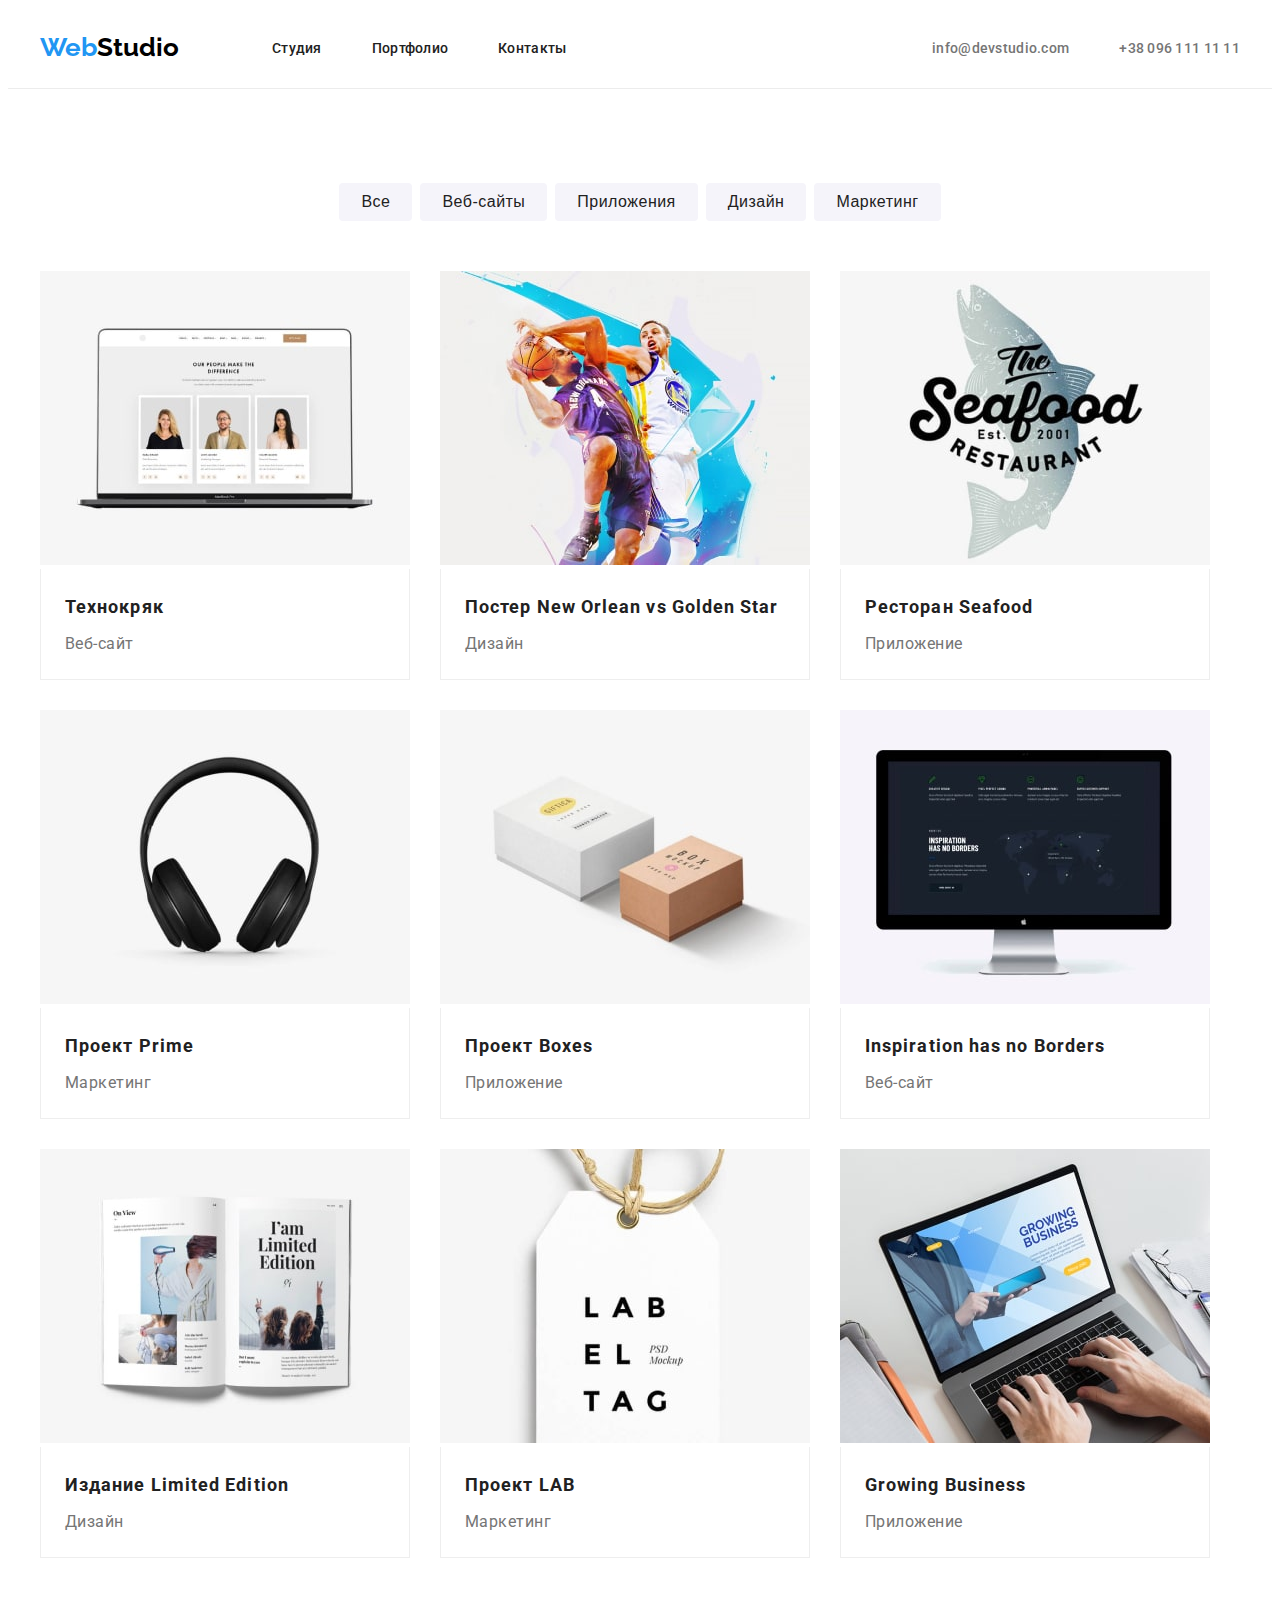
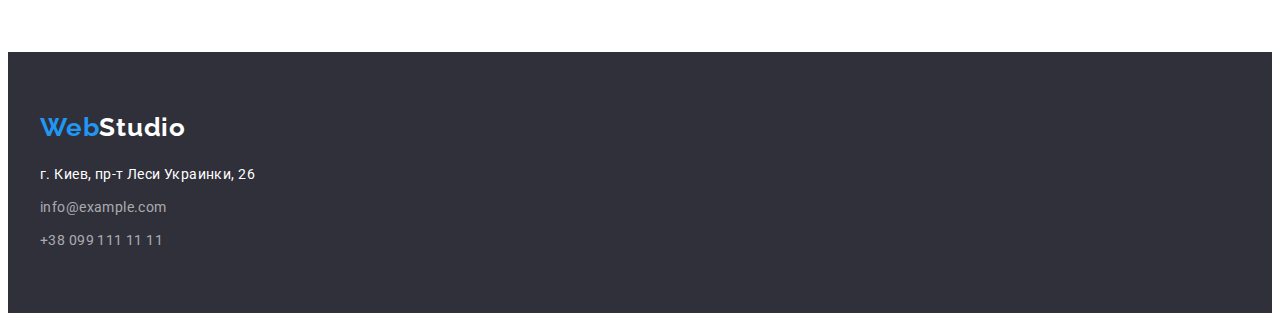
==== portfolio.html @ 888d42be "Add files via upload" ====
<!DOCTYPE html>
<html lang="ru">
<head>
    <meta charset="UTF-8">
    <meta http-equiv="X-UA-Compatible" content="IE=edge">
    <meta name="viewport" content="width=device-width, initial-scale=1.0">
    <title>Document</title>
    <link rel="preconnect" href="https://fonts.googleapis.com">
    <link rel="preconnect" href="https://fonts.gstatic.com" crossorigin>
    <link href="https://fonts.googleapis.com/css2?family=Raleway:wght@700&family=Roboto:wght@400;500;700;900&display=swap" rel="stylesheet">    
    <link rel="stylesheet" href="https://cdnjs.cloudflare.com/ajax/libs/modern-normalize/1.1.0/modern-normalize.min.css" integrity="sha512-wpPYUAdjBVSE4KJnH1VR1HeZfpl1ub8YT/NKx4PuQ5NmX2tKuGu6U/JRp5y+Y8XG2tV+wKQpNHVUX03MfMFn9Q==" crossorigin="anonymous" referrerpolicy="no-referrer" />
    <link rel="stylesheet" href="./css/styles.css">
</head>
<body>
    <header class="header">
        <div class="container">
        <a href="" class="header-logo-first link">Web<span class="header-logo-sec">Studio</span></a>
        <nav>
            <ul class="header-site-list list">
                <li class="header-site-item"><a href="./index.html" class="header-site-link link">Студия</a></li>
                <li class="header-site-item"><a href="./portfolio.html" class="header-site-link link">Портфолио</a></li>
                <li class="header-site-item"><a href="" class="header-site-link link">Контакты</a></li>
            </ul>
        </nav>
        <ul class="header-contact-list list">
            <li class="header-contact-item"><a href="mailto:info@devstudio.com" class="header-contact-link link">info@devstudio.com</a></li>
            <li class="header-contact-item"><a href="tel:+380961111111" class="header-contact-link link">+38 096 111 11 11</a></li>
        </ul>
        </div>
    </header>
    <main class="pmain">
        <section class="section">
        <div class="container">
        <h1 class="pmain-title" hidden>Портфолио</h1>
        <ul class="labor-list list">
            <li class="labor-item"><button type="button" class="labor-click">Все</button></li>
            <li class="labor-item"><button type="button" class="labor-click">Веб-сайты</button></li>
            <li class="labor-item"><button type="button" class="labor-click">Приложения</button></li>
            <li class="labor-item"><button type="button" class="labor-click">Дизайн</button></li>
            <li class="labor-item"><button type="button" class="labor-click">Маркетинг</button></li>
        </ul>
        <ul class="all-labors list">
            <li class="all-item">
                <img src="./images/port-img-1.jpg" alt="portfolio photo" width="370" height="294">
                <div class="all-content">
                    <h3 class="all-name">Технокряк</h3>
                    <p class="all-kind">Веб-сайт</p>
                </div>
            </li>
            <li class="all-item">
                <img src="./images/port-img-2.jpg" alt="portfolio photo" width="370" height="294">
                <div class="all-content">
                    <h3 class="all-name">Постер New Orlean vs Golden Star</h3>
                    <p class="all-kind">Дизайн</p>
                </div>
            </li>
            <li class="all-item">
                <img src="./images/port-img-3.jpg" alt="portfolio photo" width="370" height="294">
                <div class="all-content">
                    <h3 class="all-name">Ресторан Seafood</h3>
                    <p class="all-kind">Приложение</p>
                </div>
            </li>
            <li class="all-item">
                <img src="./images/port-img-4.jpg" alt="portfolio photo" width="370" height="294">
                <div class="all-content">
                    <h3 class="all-name">Проект Prime</h3>
                    <p class="all-kind">Маркетинг</p>
                </div>
            </li>
            <li class="all-item">
                <img src="./images/port-img-5.jpg" alt="portfolio photo" width="370" height="294">
                <div class="all-content">
                    <h3 class="all-name">Проект Boxes</h3>
                    <p class="all-kind">Приложение</p>
                </div>
            </li>
            <li class="all-item">
                <img src="./images/port-img-6.jpg" alt="portfolio photo" width="370" height="294">
                <div class="all-content">
                    <h3 class="all-name">Inspiration has no Borders</h3>
                    <p class="all-kind">Веб-сайт</p>
                </div>
            </li>
            <li class="all-item">
                <img src="./images/port-img-7.jpg" alt="portfolio photo" width="370" height="294">
                <div class="all-content">
                    <h3 class="all-name">Издание Limited Edition</h3>
                    <p class="all-kind">Дизайн</p>
                </div>
            </li>
            <li class="all-item">
                <img src="./images/port-img-8.jpg" alt="portfolio photo" width="370" height="294">
                <div class="all-content">
                    <h3 class="all-name">Проект LAB</h3>
                    <p class="all-kind">Маркетинг</p>
                </div>
            </li>
            <li class="all-item">
                <img src="./images/port-img-9.jpg" alt="portfolio photo" width="370" height="294">
                <div class="all-content">
                    <h3 class="all-name">Growing Business</h3>
                    <p class="all-kind">Приложение</p>
                </div>
            </li>
        </ul>
        </div>
        </section>
    </main>
    <footer class="footer">
    <div class="container">
        <a href="" class="footer-logo-first link">Web<span class="footer-logo-sec link">Studio</span></a>
        <address class="footer-contact">
            <ul class="footer-contact-list list">
                <li class="footer-contact-item"><a href="https://maps.app.goo.gl/anKPkM4rWThqQy199" class="footer-adr-link link"> г. Киев, пр-т Леси Украинки, 26</a></li>
                <li class="footer-contact-item"><a href="mailto:info@example.com" class="footer-contact-link link">info@example.com</a></li>
                <li class="footer-contact-item"><a href="tel:+380991111111" class="footer-contact-link link">+38 099 111 11 11</a> </li>
            </ul>
        </address>
    </div>
    </footer>
</body>
</html>
---- css/styles.css ----
:root {
    --first-title-color: #FFFFFF;
    --second-title-color: black;
}

body {
    font-family: 'Roboto', sans-serif;
}

p, h1, h2, h3 {
     margin: 0;

}

ul {
    margin: 0;
    padding-left: 0;
}

.list {
    list-style: none;
}

.link {
    text-decoration: none;
}

.img {
    display: block;
    max-width: 100%;
    height: auto;
}

.container {
    max-width: 1200px;
    margin-left: auto;
    margin-right: auto;
    padding-left: 15px;
    padding-right: 15px;
}

.section {
    padding-top: 94px;
    padding-bottom: 94px;
}


.header > .container {
    display: flex;
    align-items: center; 
}

.header {
    padding-top: 24px;
    padding-bottom: 25px;
    border-bottom: 1px solid #ECECEC;
}

.head-navigation {
    display: flex;
    align-items: center;
}

.header-logo-first {
    display: inline-block;
    align-items: center;
    margin-right: 93px;

    font-family: 'Raleway', sans-serif;
    font-style: normal;
    font-weight: 700;
    font-size: 26px;
    line-height: 31px;
    color: #2196F3;

}

.header-logo-sec {
    color: black;  
}

.header-site-list, .header-contact-list {
    display: flex;
    
    gap: 50px;
}


.header-contact-list {
    margin-left: auto;
}

.header-site-link, .header-contact-link   {
    font-size: 14px;
    font-weight: 500;
    line-height: 1.14;
    letter-spacing: 0.02em;
    color: #212121;
}

.header-contact-link {
    color: #757575;
}

.header-site-link:hover, .header-site-link:focus {
    color: #2196F3;
}

.header-contact-link:hover, .header-contact-link:focus {
    color: #2196F3;
    } 


.main > .container {
    display: flex;
}

.banner {
    background-color: #2F303A;
    padding-top: 200px;
    padding-bottom: 200px;
}

.bancontent {
    align-items: center;
}

.banner-title {
    max-width: 696px;
    font-size: 44px;
    line-height: 1.36;
    text-align: center;
    letter-spacing: 0.06em;
    text-transform: uppercase;
    color: var(--first-title-color);

    margin-bottom: 30px;
    margin-left: auto;
    margin-right: auto;
    justify-content: center;
}

.banner-click {
    padding: 10px 32px;
    margin-left: auto;
    margin-right: auto;

    display: flex;
    align-items: center;
    justify-content: center;
    text-align: center;

    font-family: inherit;
    font-weight: 700;
    font-size: 16px;
    line-height: 2.5;
    color: #FFFFFF;
    cursor: pointer;
    background-color: #2196F3;   
    min-width: 200px;
    height: 50px;
    border-radius: 4px;
    border: none;
}

.benefits-list {
    display: flex;
}

.benefits-item:not(:last-child), .work-item:not(:last-child), .workers-item:not(:last-child) {
    margin-right: 30px;
}

.benefits-title {
    font-weight: 700;
    font-size: 14px;
    line-height: 1.14;
    letter-spacing: 0.03em;
    text-transform: uppercase;
    color: #212121;

    margin-bottom: 10px;
}
.benefits-description {
    font-weight: 400;
    font-size: 14px;
    line-height: 1.71;
    letter-spacing: 0.03em;
    color: #757575;
    }


.work {
    padding-top: 0;
}

.work-list {
    display: flex;
    align-items: center;

    margin: 0;
   
}

.work-title {
    font-size: 36px;
    line-height: 1.16;
    text-align: center;
    letter-spacing: 0.03em;
    color: var(--second-title-color);

    margin-bottom: 50px;
    margin-left: auto;
    margin-right: auto;
    justify-content: center;
    }

.workers-list{
    display: flex;
            
}

.workers {
    background-color: #F5F4FA;
}

.workers-item {
    background: #FFFFFF;
    box-shadow: 0px 1px 3px rgba(0, 0, 0, 0.12), 0px 1px 1px rgba(0, 0, 0, 0.14), 0px 2px 1px rgba(0, 0, 0, 0.2);
    border-radius: 0px 0px 4px 4px;
}

.workers-title {
    font-weight: 700;
    font-size: 36px;
    line-height: 1.16;
    text-align: center;
    letter-spacing: 0.03em;
    color: var(--second-title-color);

    margin-bottom: 50px;
}

.worker-name {
    font-size: 16px;
    line-height: 1.18;
    text-align: center;
    letter-spacing: 0.03em;
    color: #212121;

    padding-top: 30px;
    margin-bottom: 10px;
}

.worker-position {
    font-size: 16px;
    line-height: 1.18;
    text-align: center;
    letter-spacing: 0.03em;
    color: #757575;
    padding-bottom: 30px; 
}

.labor-list {
    display: flex;
    align-items: center;
    justify-content: center;

    margin-bottom: 50px;
    gap: 8px;
    margin-left: auto;
    margin-right: auto;
}

.labor-click {
    display: flex;
    justify-content: center;
    align-items: center;
    flex-shrink: 1;
    margin-left: auto;
    margin-right: auto;
    padding: 6px 22px;

    font-size: 16px;
    font-weight: 500;
    line-height: 1.62;
    text-align: center;
    letter-spacing: 0.03em;
    cursor: pointer;
    color: #212121;
    background-color: #F5F4FA;

    border: none;
    border-radius: 4px;
}

.labor-click:hover, .labor-click:focus {
    background-color: #2196F3;
    color: #FFFFFF;
}


.all-labors {
    display: flex;
    flex-wrap: wrap;


    gap: 30px;
}

.all-item {
    width: 370px;

}

.all-content {
    padding: 20px 24px;

    border-right: 1px solid #EEEEEE;
    border-bottom: 1px solid #EEEEEE;
    border-left: 1px solid #EEEEEE;
}

.all-name {
    font-size: 18px;
    line-height: 2;
    letter-spacing: 0.06em;
    color: #212121;


    margin-bottom: 4px;
}

.all-kind {
    font-size: 16px;
    line-height: 1.88;
    letter-spacing: 0.03em;
    color: #757575;

}

.footer {
    background-color: #2F303A;
    padding-top: 60px;
    padding-bottom: 60px;
}


.footer-logo-first, .footer-logo-sec {
    display: inline-block;
    font-family: 'Raleway', sans-serif;
    font-weight: 700;
    font-size: 26px;
    line-height: 1.19;
    letter-spacing: 0.03em;
    color: #FFFFFF;

    
}

.footer-logo-first {
    color: #2196F3;
    
    margin-bottom: 20px;
}


 
.footer-contact-link, .footer-adr-link  {
    font-style: normal;
    font-size: 14px;
    line-height: 1.71;
    letter-spacing: 0.03em;
    color: rgba(255, 255, 255, 0.6);

}

.footer-contact-item:not(:last-child) {
    margin-bottom: 9px;
}

.footer-adr-link {
    color: #FFFFFF;
}

.footer-contact-link:hover, .footer-contact-link:focus {
    color: #2196F3;
}

.footer-adr-link:hover, .footer-adr-link:focus {
    color: #2196F3;
}
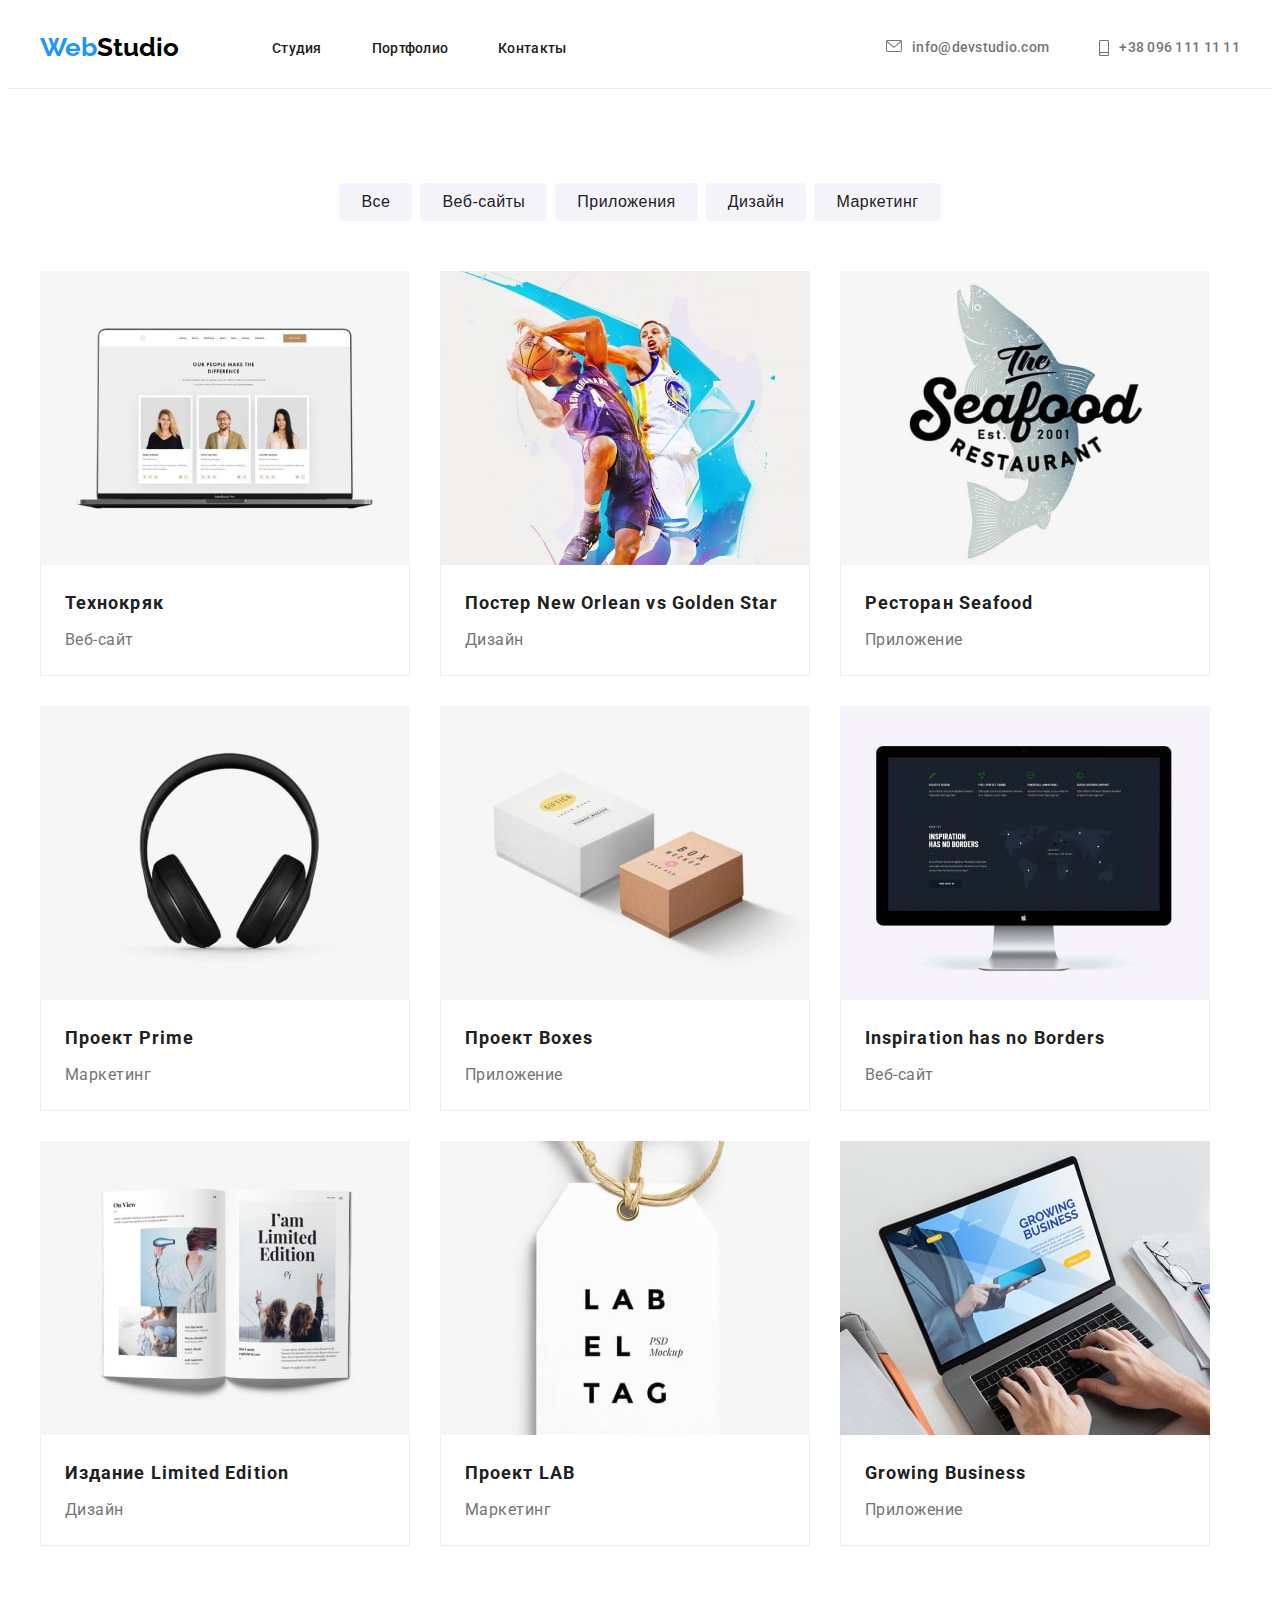
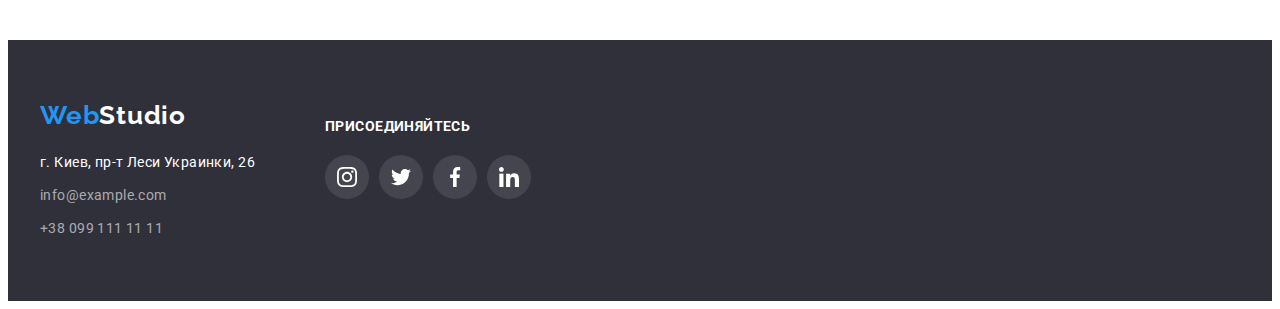
==== commit 1554b4fa: "coding" ====
--- a/portfolio.html
+++ b/portfolio.html
@@ -15,7 +15,7 @@
     <header class="header">
         <div class="container">
         <a href="" class="header-logo-first link">Web<span class="header-logo-sec">Studio</span></a>
-        <nav>
+        <nav class="head-navigation">
             <ul class="header-site-list list">
                 <li class="header-site-item"><a href="./index.html" class="header-site-link link">Студия</a></li>
                 <li class="header-site-item"><a href="./portfolio.html" class="header-site-link link">Портфолио</a></li>
@@ -23,8 +23,16 @@
             </ul>
         </nav>
         <ul class="header-contact-list list">
-            <li class="header-contact-item"><a href="mailto:info@devstudio.com" class="header-contact-link link">info@devstudio.com</a></li>
-            <li class="header-contact-item"><a href="tel:+380961111111" class="header-contact-link link">+38 096 111 11 11</a></li>
+            <li class="header-contact-item"><a href="mailto:info@devstudio.com" class="header-contact-link link">
+                <svg class="contact-icons" width="16" height="12">
+                    <use href="/images/symbol-defs.svg#icon-envelope-hover"></use>
+                </svg>
+                info@devstudio.com</a></li>
+            <li class="header-contact-item"><a href="tel:+380961111111" class="header-contact-link link">
+                <svg class="contact-icons" width="10" height="16">
+                    <use href="./images/symbol-defs.svg#icon-smartphone"></use>
+                </svg> 
+                +38 096 111 11 11</a></li>
         </ul>
         </div>
     </header>
@@ -109,14 +117,49 @@
     </main>
     <footer class="footer">
     <div class="container">
-        <a href="" class="footer-logo-first link">Web<span class="footer-logo-sec link">Studio</span></a>
-        <address class="footer-contact">
-            <ul class="footer-contact-list list">
-                <li class="footer-contact-item"><a href="https://maps.app.goo.gl/anKPkM4rWThqQy199" class="footer-adr-link link"> г. Киев, пр-т Леси Украинки, 26</a></li>
-                <li class="footer-contact-item"><a href="mailto:info@example.com" class="footer-contact-link link">info@example.com</a></li>
-                <li class="footer-contact-item"><a href="tel:+380991111111" class="footer-contact-link link">+38 099 111 11 11</a> </li>
+        <div>
+            <a href="" class="footer-logo-first link">Web<span class="footer-logo-sec link">Studio</span></a>
+            <address class="footer-contact">
+                <ul class="footer-contact-list list">
+                    <li class="footer-contact-item"><a href="https://maps.app.goo.gl/anKPkM4rWThqQy199" class="footer-adr-link link"> г. Киев, пр-т Леси Украинки, 26</a></li>
+                    <li class="footer-contact-item"><a href="mailto:info@example.com" class="footer-contact-link link">info@example.com</a></li>
+                    <li class="footer-contact-item"><a href="tel:+380991111111" class="footer-contact-link link">+38 099 111 11 11</a> </li>
+                </ul>
+            </address>
+        </div>
+        <div> 
+            <h4 class="foot-soc-title">присоединяйтесь</h4>  
+            <ul class="footer-social-list list">
+                <li class="foot-soc-item">
+                    <a href="" class="foot-soc-link link">
+                        <svg class="foot-soc-icon" width="20" height="20">
+                            <use href="./images/symbol-defs.svg#icon-instagram"></use>
+                        </svg>
+                    </a>
+                </li>
+                <li class="foot-soc-item">
+                    <a href="" class="foot-soc-link link">
+                        <svg class="foot-soc-icon" width="20" height="20">
+                            <use href="./images/symbol-defs.svg#icon-twitter"></use>
+                        </svg>
+                    </a>
+                </li>
+                <li class="foot-soc-item">
+                    <a href="" class="foot-soc-link link">
+                        <svg class="foot-soc-icon" width="20" height="20">
+                            <use href="./images/symbol-defs.svg#icon-facebook"></use>
+                        </svg>
+                    </a>
+                </li>
+                <li class="foot-soc-item">
+                    <a href="" class="foot-soc-link link">
+                        <svg class="foot-soc-icon" width="20" height="20">
+                            <use href="./images/symbol-defs.svg#icon-linkedin"></use>
+                        </svg>
+                    </a>
+                </li>
             </ul>
-        </address>
+         </div>
     </div>
     </footer>
 </body>
--- a/css/styles.css
+++ b/css/styles.css
@@ -25,7 +25,7 @@
     text-decoration: none;
 }
 
-.img {
+img {
     display: block;
     max-width: 100%;
     height: auto;
@@ -98,9 +98,16 @@
     color: #212121;
 }
 
+
 .header-contact-link {
-    color: #757575;
-}
+    display: flex;
+
+    gap: 10px;
+
+    color: #757575;  
+}
+
+
 
 .header-site-link:hover, .header-site-link:focus {
     color: #2196F3;
@@ -110,19 +117,26 @@
     color: #2196F3;
     } 
 
+.contact-icons {
+    fill: currentColor;
+}
 
 .main > .container {
     display: flex;
 }
 
 .banner {
-    background-color: #2F303A;
+    /* background-color: #2F303A; */
     padding-top: 200px;
     padding-bottom: 200px;
+
+    background-image: linear-gradient(rgba(47, 48, 58, 0.4), rgba(47, 48, 58, 0.4)), url(../images/banner.jpg);
 }
 
 .bancontent {
     align-items: center;
+
+    
 }
 
 .banner-title {
@@ -171,6 +185,20 @@
     margin-right: 30px;
 }
 
+.benef-icon-container {
+    width: 270px;
+    height: 120px;
+    background: #F5F4FA;
+    border-radius: 4px;
+    margin-bottom: 30px;
+    display: flex;
+    align-items: center;
+    justify-content: center;
+
+}
+
+
+
 .benefits-title {
     font-weight: 700;
     font-size: 14px;
@@ -190,6 +218,7 @@
     }
 
 
+
 .work {
     padding-top: 0;
 }
@@ -225,9 +254,39 @@
 }
 
 .workers-item {
+    padding-bottom: 30px;
     background: #FFFFFF;
     box-shadow: 0px 1px 3px rgba(0, 0, 0, 0.12), 0px 1px 1px rgba(0, 0, 0, 0.14), 0px 2px 1px rgba(0, 0, 0, 0.2);
     border-radius: 0px 0px 4px 4px;
+}
+
+.workers-soc {
+    display: flex;
+    align-items: center;
+    justify-content: center;
+    gap: 10px;
+}
+
+.workers-soc-link {
+    width: 44px;
+    height: 44px;
+    border-radius: 50%;
+    
+    display: flex;
+    align-items: center;
+    justify-content: center;
+}
+
+.workers-soc-icon {
+    fill: #AFB1B8;
+}
+
+.workers-soc-link:hover {
+    background-color: #2196F3;
+}
+
+.workers-soc-link:hover .workers-soc-icon{
+    fill: #FFFFFF;
 }
 
 .workers-title {
@@ -258,8 +317,64 @@
     text-align: center;
     letter-spacing: 0.03em;
     color: #757575;
-    padding-bottom: 30px; 
-}
+    padding-bottom: 16px;
+    
+}
+
+.clients {
+    padding-top: 90px;
+    padding-bottom: 90px;
+   
+}
+
+.clients-list {
+    display: flex;
+
+    gap: 30px;
+    margin-left: auto;
+    margin-right: auto;
+}
+
+
+.client-link {
+    display: flex;
+    align-items: center;
+    justify-content: center;
+    
+    width: 170px;
+    height: 92px;
+    border: 1px solid #AFB1B8;
+    border-radius: 4px;
+}
+
+.client-icon {
+    
+    fill: #AFB1B8;
+}
+
+.client-link:hover {
+    border: 1px solid #2196F3;
+}
+
+.client-link:hover .client-icon{
+    fill: #2196F3;
+    
+}
+
+.clients-title {
+    font-weight: 700;
+    font-size: 36px;
+    line-height: 1.16;
+    text-align: center;
+    letter-spacing: 0.03em;
+    color: var(--second-title-color);
+
+    margin-bottom: 50px;
+}
+
+
+
+
 
 .labor-list {
     display: flex;
@@ -311,6 +426,13 @@
 .all-item {
     width: 370px;
 
+}
+
+.all-item:hover, .all-item:focus{
+    border: 1px solid #EEEEEE;
+    cursor: pointer;
+    box-shadow: unset;
+    box-shadow: 0px 1px 1px rgba(0, 0, 0, 0.12), 0px 4px 4px rgba(0, 0, 0, 0.06), 1px 4px 6px rgba(0, 0, 0, 0.16);
 }
 
 .all-content {
@@ -343,6 +465,12 @@
     background-color: #2F303A;
     padding-top: 60px;
     padding-bottom: 60px;
+}
+
+.footer > .container {
+    display: flex;
+
+    gap: 70px;
 }
 
 
@@ -391,4 +519,45 @@
     color: #2196F3;
 }
 
-
+.foot-soc-title{
+    font-size: 14px;
+    line-height: 1.14;
+    letter-spacing: 0.03em;
+    text-transform: uppercase;
+
+    color: #FFFFFF;
+    margin-bottom: 20px;
+}
+
+.footer-social-list {
+    display: flex;
+    align-items: center;
+    gap: 10px;
+}
+
+.foot-soc-item {
+    border-radius: 50%;
+    background: rgba(255, 255, 255, 0.1);
+}
+
+.foot-soc-link {
+    width: 44px;
+    height: 44px;
+    border-radius: 50%;
+    
+    display: flex;
+    align-items: center;
+    justify-content: center;
+}
+
+.foot-soc-icon {
+    fill: #FFFFFF;
+}
+
+.foot-soc-link:hover {
+    background-color: #2196F3;
+}
+
+.foot-soc-link:hover .foot-soc-icon{
+    fill: #FFFFFF;
+}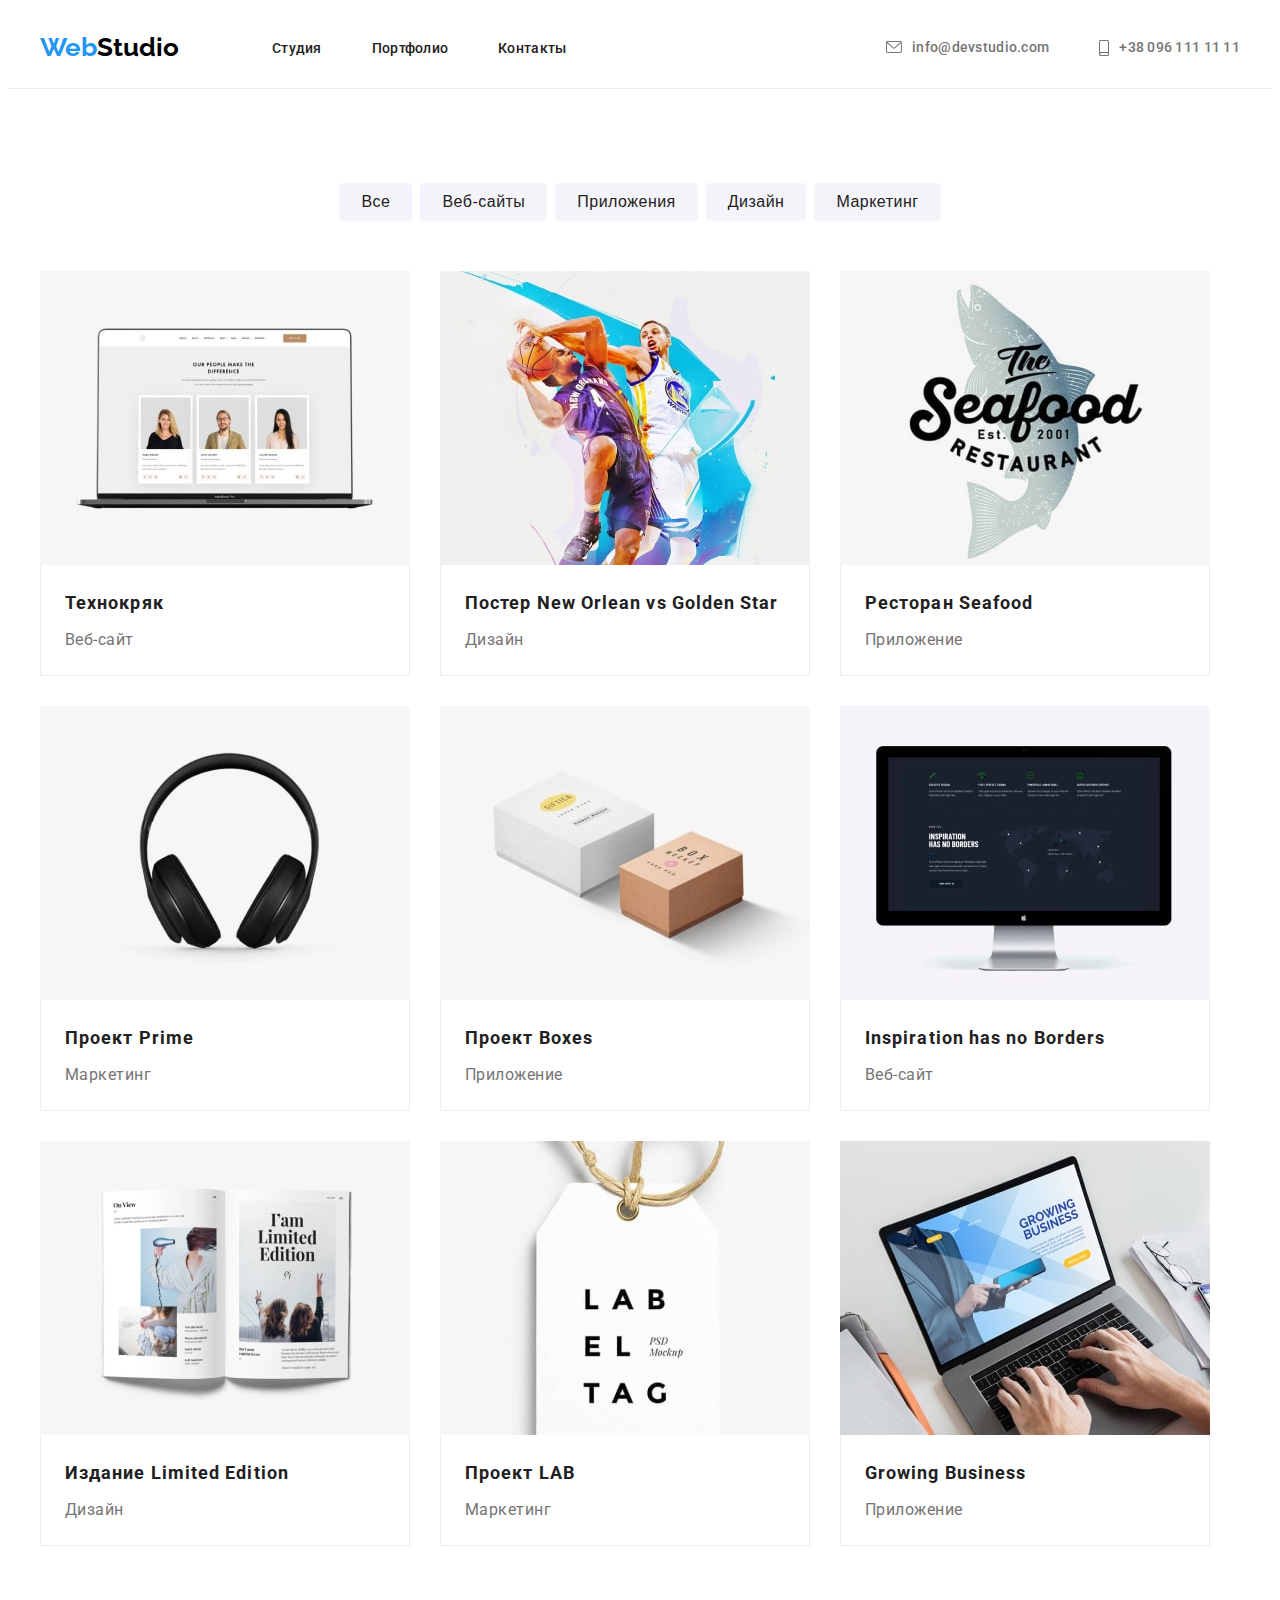
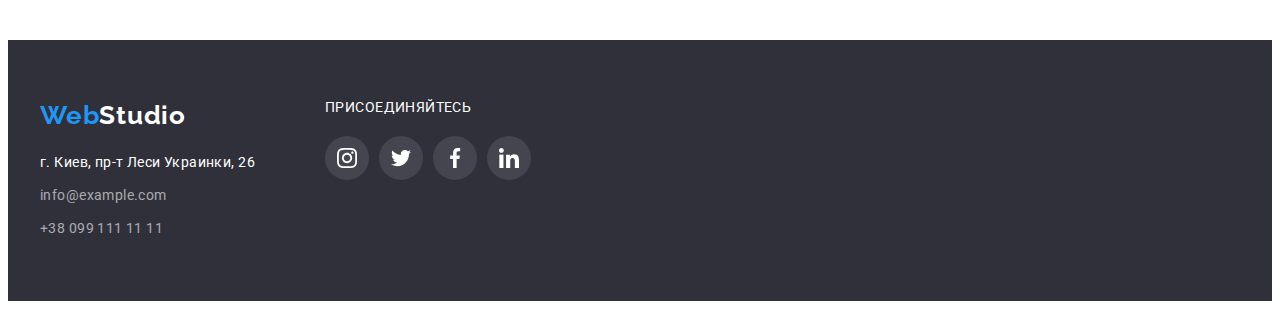
==== commit ab177280: "coding" ====
--- a/portfolio.html
+++ b/portfolio.html
@@ -25,7 +25,7 @@
         <ul class="header-contact-list list">
             <li class="header-contact-item"><a href="mailto:info@devstudio.com" class="header-contact-link link">
                 <svg class="contact-icons" width="16" height="12">
-                    <use href="/images/symbol-defs.svg#icon-envelope-hover"></use>
+                    <use href="./images/symbol-defs.svg#icon-envelope-hover"></use>
                 </svg>
                 info@devstudio.com</a></li>
             <li class="header-contact-item"><a href="tel:+380961111111" class="header-contact-link link">
@@ -48,68 +48,86 @@
             <li class="labor-item"><button type="button" class="labor-click">Маркетинг</button></li>
         </ul>
         <ul class="all-labors list">
-            <li class="all-item">
+            <li class="all-item">  
+                <a href="" class="all-it-link link">
                 <img src="./images/port-img-1.jpg" alt="portfolio photo" width="370" height="294">
                 <div class="all-content">
                     <h3 class="all-name">Технокряк</h3>
                     <p class="all-kind">Веб-сайт</p>
                 </div>
+                </a>
             </li>
-            <li class="all-item">
+            <li class="all-item"> 
+                <a href="" class="all-it-link link">
                 <img src="./images/port-img-2.jpg" alt="portfolio photo" width="370" height="294">
                 <div class="all-content">
                     <h3 class="all-name">Постер New Orlean vs Golden Star</h3>
                     <p class="all-kind">Дизайн</p>
                 </div>
+                </a>
             </li>
-            <li class="all-item">
+            <li class="all-item"> 
+                <a href="" class="all-it-link link">
                 <img src="./images/port-img-3.jpg" alt="portfolio photo" width="370" height="294">
                 <div class="all-content">
                     <h3 class="all-name">Ресторан Seafood</h3>
                     <p class="all-kind">Приложение</p>
                 </div>
+                </a>
             </li>
-            <li class="all-item">
+            <li class="all-item"> 
+                <a href="" class="all-it-link link">
                 <img src="./images/port-img-4.jpg" alt="portfolio photo" width="370" height="294">
                 <div class="all-content">
                     <h3 class="all-name">Проект Prime</h3>
                     <p class="all-kind">Маркетинг</p>
                 </div>
+                </a>
             </li>
-            <li class="all-item">
+            <li class="all-item"> 
+                <a href="" class="all-it-link link">
                 <img src="./images/port-img-5.jpg" alt="portfolio photo" width="370" height="294">
                 <div class="all-content">
                     <h3 class="all-name">Проект Boxes</h3>
                     <p class="all-kind">Приложение</p>
                 </div>
+                </a>
             </li>
-            <li class="all-item">
+            <li class="all-item"> 
+                <a href="" class="all-it-link link">
                 <img src="./images/port-img-6.jpg" alt="portfolio photo" width="370" height="294">
                 <div class="all-content">
                     <h3 class="all-name">Inspiration has no Borders</h3>
                     <p class="all-kind">Веб-сайт</p>
                 </div>
+                </a>
             </li>
-            <li class="all-item">
+            <li class="all-item"> 
+                <a href="" class="all-it-link link">
                 <img src="./images/port-img-7.jpg" alt="portfolio photo" width="370" height="294">
                 <div class="all-content">
                     <h3 class="all-name">Издание Limited Edition</h3>
                     <p class="all-kind">Дизайн</p>
                 </div>
+                </a>
             </li>
-            <li class="all-item">
+            <li class="all-item"> 
+                <a href="" class="all-it-link link">
                 <img src="./images/port-img-8.jpg" alt="portfolio photo" width="370" height="294">
                 <div class="all-content">
                     <h3 class="all-name">Проект LAB</h3>
                     <p class="all-kind">Маркетинг</p>
                 </div>
+                </a>
             </li>
-            <li class="all-item">
+            <li class="all-item"> 
+                <a href="" class="all-it-link link">
                 <img src="./images/port-img-9.jpg" alt="portfolio photo" width="370" height="294">
                 <div class="all-content">
                     <h3 class="all-name">Growing Business</h3>
                     <p class="all-kind">Приложение</p>
                 </div>
+                </a>
             </li>
         </ul>
         </div>
@@ -128,7 +146,7 @@
             </address>
         </div>
         <div> 
-            <h4 class="foot-soc-title">присоединяйтесь</h4>  
+            <p class="foot-soc-title">присоединяйтесь</p>  
             <ul class="footer-social-list list">
                 <li class="foot-soc-item">
                     <a href="" class="foot-soc-link link">
--- a/css/styles.css
+++ b/css/styles.css
@@ -101,7 +101,7 @@
 
 .header-contact-link {
     display: flex;
-
+    align-items: center;
     gap: 10px;
 
     color: #757575;  
@@ -254,7 +254,7 @@
 }
 
 .workers-item {
-    padding-bottom: 30px;
+    /* padding-bottom: 30px; */
     background: #FFFFFF;
     box-shadow: 0px 1px 3px rgba(0, 0, 0, 0.12), 0px 1px 1px rgba(0, 0, 0, 0.14), 0px 2px 1px rgba(0, 0, 0, 0.2);
     border-radius: 0px 0px 4px 4px;
@@ -265,6 +265,8 @@
     align-items: center;
     justify-content: center;
     gap: 10px;
+
+    padding-bottom: 30px;
 }
 
 .workers-soc-link {
@@ -317,7 +319,7 @@
     text-align: center;
     letter-spacing: 0.03em;
     color: #757575;
-    padding-bottom: 16px;
+    margin-bottom: 16px;
     
 }
 
@@ -353,7 +355,7 @@
 }
 
 .client-link:hover {
-    border: 1px solid #2196F3;
+    border-color: #2196F3;
 }
 
 .client-link:hover .client-icon{
@@ -412,6 +414,9 @@
 .labor-click:hover, .labor-click:focus {
     background-color: #2196F3;
     color: #FFFFFF;
+
+    box-shadow: 0px 3px 1px rgba(0, 0, 0, 0.1), 0px 1px 2px rgba(0, 0, 0, 0.08), 0px 2px 2px rgba(0, 0, 0, 0.12);
+    border-radius: 4px;
 }
 
 
@@ -428,7 +433,11 @@
 
 }
 
-.all-item:hover, .all-item:focus{
+.all-it-link {
+    display: inline-block;
+}
+
+.all-it-link:hover, .all-it-link:focus{
     border: 1px solid #EEEEEE;
     cursor: pointer;
     box-shadow: unset;
@@ -527,6 +536,7 @@
 
     color: #FFFFFF;
     margin-bottom: 20px;
+    margin-top: 0;
 }
 
 .footer-social-list {
